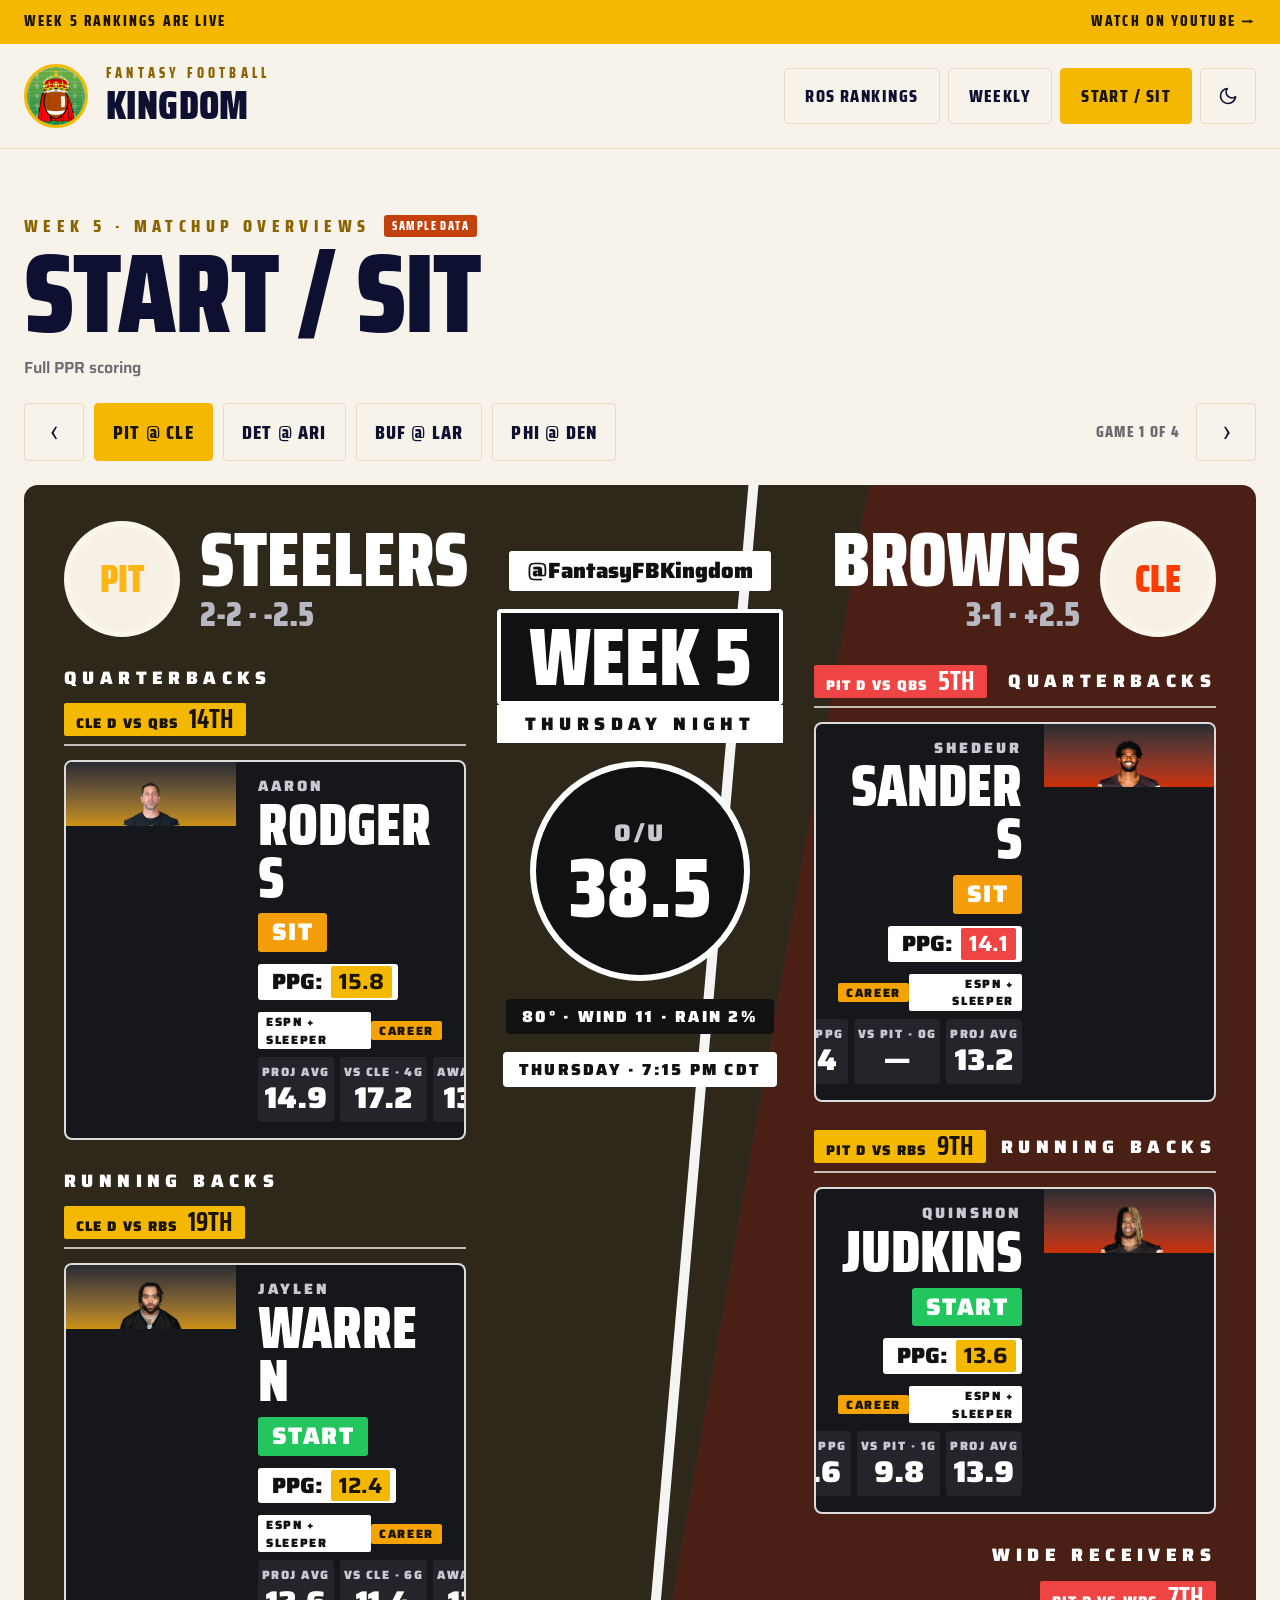
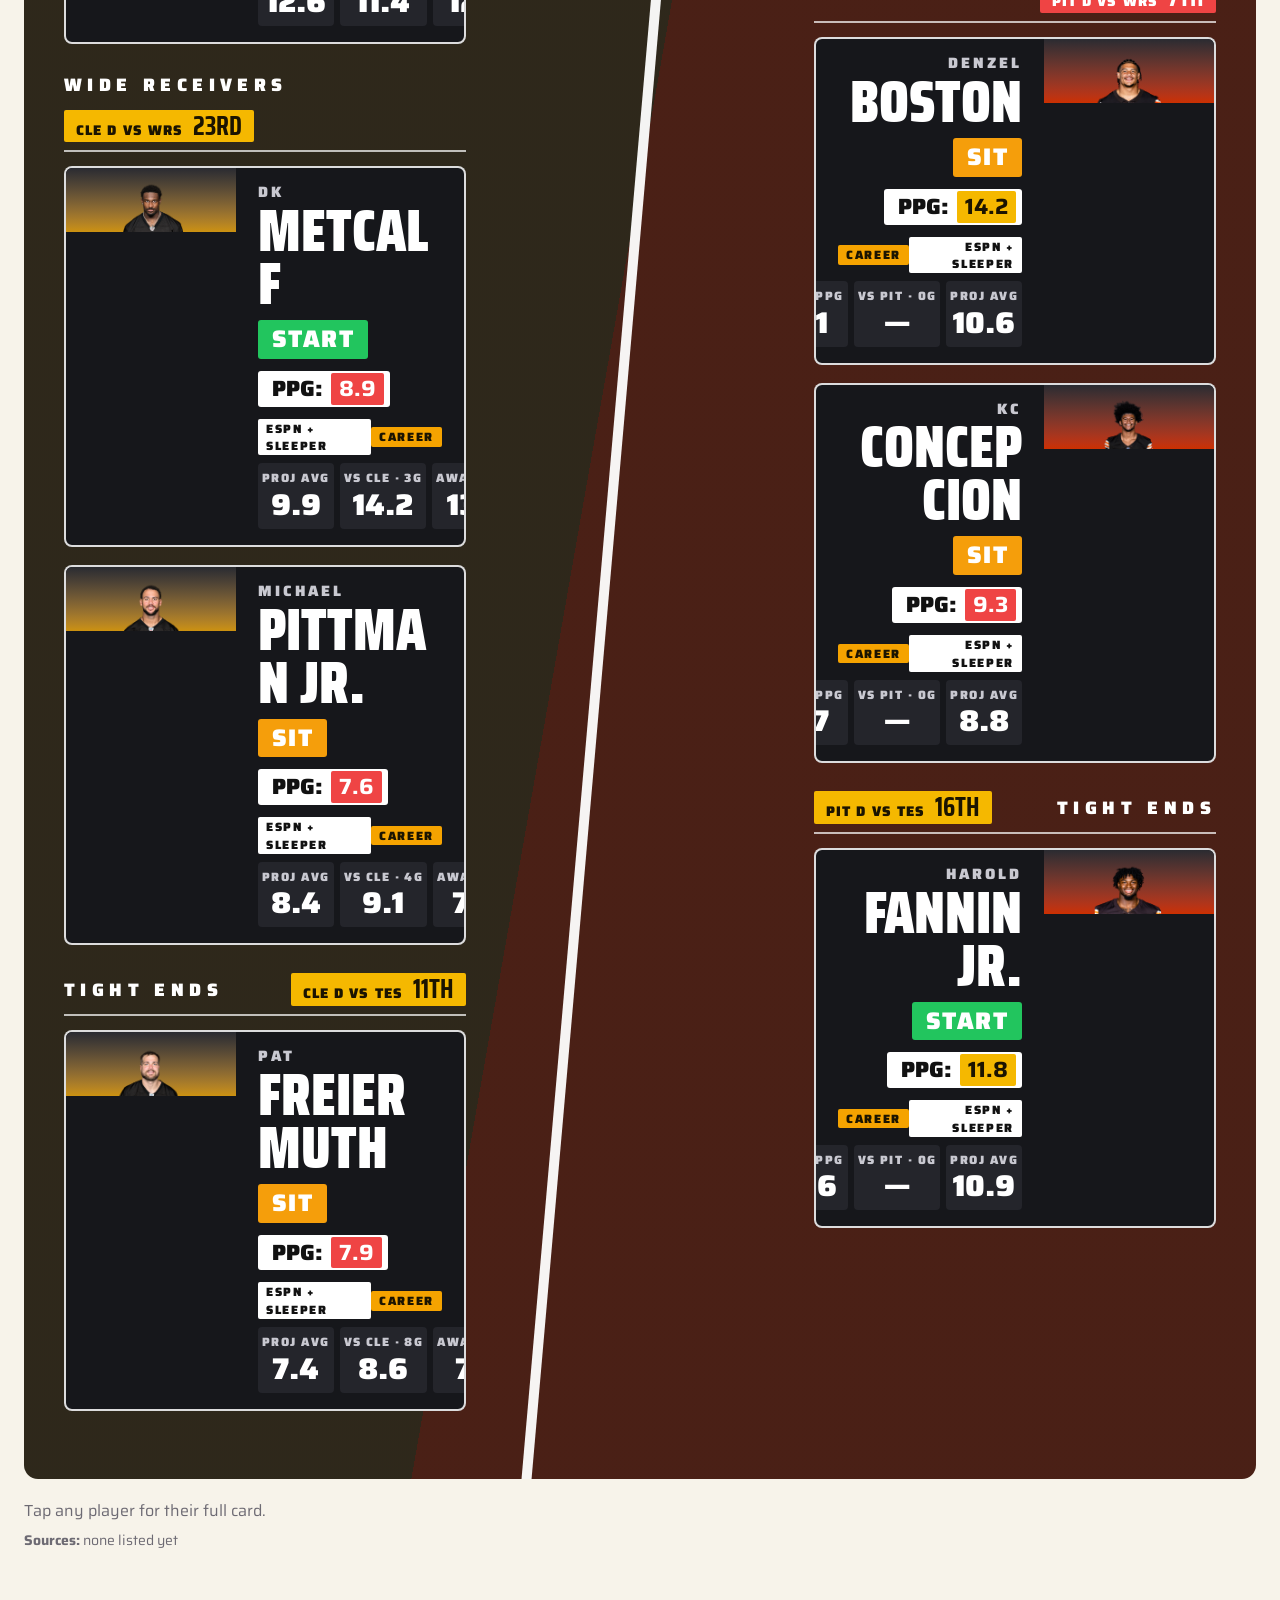
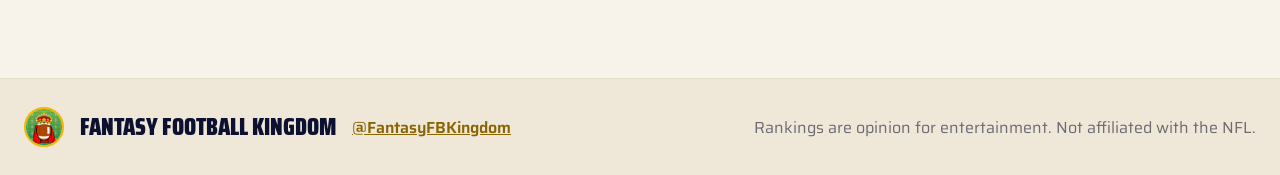
==== docs/start-sit.html @ 1cd12912 "intial commit" ====
<!doctype html>
<html lang="en">
<head>
  <meta charset="utf-8">
  <meta name="viewport" content="width=device-width, initial-scale=1">
  <title>Start / Sit · Fantasy Football Kingdom</title>
  <meta name="description" content="Weekly start/sit calls for every featured game, with matchup stats.">
  <link rel="icon" href="assets/youtube_pfp.png" type="image/png">
  <script>try { var t = localStorage.getItem('ffk-theme'); if (t) document.documentElement.setAttribute('data-theme', t); } catch (e) {}</script>
  <link rel="preconnect" href="https://fonts.googleapis.com">
  <link rel="preconnect" href="https://fonts.gstatic.com" crossorigin>
  <link href="https://fonts.googleapis.com/css2?family=Saira:wght@400;500;600;700;800;900&family=Saira+Condensed:wght@600;700;800;900&display=swap" rel="stylesheet">
  <link rel="stylesheet" href="css/styles.css">
</head>
<body data-page="startsit">
  <div id="site-header"></div>
  <main id="main" class="container"></main>
  <div id="site-footer"></div>
  <script src="js/common.js"></script>
  <script src="js/player-card.js"></script>
  <script src="js/start-sit.js"></script>
</body>
</html>
---- docs/css/styles.css ----
/* =========================================================
   Fantasy Football Kingdom — styles
   Colors are tokens on :root. Light theme overrides below.
   ========================================================= */

:root {
  --bg: #1f2024;
  --bg-soft: #26272c;
  --surface: #2b2c32;
  --surface-2: #33343b;
  --surface-3: #3b3c44;
  --border: #3c3d45;
  --text: #f6f1e4;
  --text-strong: #ffffff;
  --muted: #a0a1ad;
  --gold: #f5b800;
  --gold-ink: #1b1400;
  --gold-text: #f5b800;
  --good: #34d399;
  --mid: #f5b800;
  --bad: #f87171;
  --blue: #60a5fa;
  --start: #22c55e;
  --sit: #f59e0b;
  --tier-s: #f87171;
  --tier-a: #fb923c;
  --tier-b: #eab308;
  --tier-c: #4ade80;
  --tier-d: #16a34a;
  --shadow: 0 10px 30px rgba(0, 0, 0, .35);
  --board-bg: #18191d;
  --card-ink: #14161c;

  --font-display: "Saira Condensed", "Arial Narrow", sans-serif;
  --font-body: "Saira", system-ui, -apple-system, "Segoe UI", sans-serif;
  --radius: 10px;
  --gutter: 24px;
  color-scheme: dark;
}

/* Light theme: used when the visitor's system is light (and they haven't picked dark) or they chose light. */
@media (prefers-color-scheme: light) {
  :root:not([data-theme="dark"]) {
    --bg: #f7f3ea;
    --bg-soft: #efe8d9;
    --surface: #ffffff;
    --surface-2: #f1ebdf;
    --surface-3: #e7dfcf;
    --border: #e4dbc9;
    --text: #141833;
    --text-strong: #0d1030;
    --muted: #6d6a73;
    --good: #0f7a55;
    --mid: #a86b00;
    --bad: #c2410c;
    --blue: #2563eb;
    --gold-text: #8a6400;
    --shadow: 0 10px 30px rgba(60, 40, 0, .12);
    --board-bg: #ece5d6;
    color-scheme: light;
  }
}
:root[data-theme="light"] {
  --bg: #f7f3ea;
  --bg-soft: #efe8d9;
  --surface: #ffffff;
  --surface-2: #f1ebdf;
  --surface-3: #e7dfcf;
  --border: #e4dbc9;
  --text: #141833;
  --text-strong: #0d1030;
  --muted: #6d6a73;
  --good: #0f7a55;
  --mid: #a86b00;
  --bad: #c2410c;
  --blue: #2563eb;
  --gold-text: #8a6400;
  --shadow: 0 10px 30px rgba(60, 40, 0, .12);
  --board-bg: #ece5d6;
  color-scheme: light;
}
:root[data-theme="dark"] { color-scheme: dark; }

/* ---------- Base ---------- */
*, *::before, *::after { box-sizing: border-box; }
html { -webkit-text-size-adjust: 100%; }
body {
  margin: 0;
  background: var(--bg);
  color: var(--text);
  font-family: var(--font-body);
  font-size: 16px;
  line-height: 1.45;
  min-height: 100vh;
  display: flex;
  flex-direction: column;
}
main { flex: 1; width: 100%; }
a { color: inherit; }
button { font: inherit; color: inherit; cursor: pointer; }
img { max-width: 100%; }
.muted { color: var(--muted); }
.container { width: 100%; max-width: 1440px; margin: 0 auto; padding: 0 var(--gutter); }
/* Start / Sit gets extra room for the side-by-side matchup board. */
body[data-page="startsit"] .container { max-width: 1800px; }
:focus-visible { outline: 3px solid var(--gold); outline-offset: 2px; }

/* Value colors */
.c-good { color: var(--good); }
.c-mid { color: var(--mid); }
.c-bad { color: var(--bad); }
.c-blue { color: var(--blue); }

/* ---------- Banner + header ---------- */
.banner { background: var(--gold); color: var(--gold-ink); }
.banner-inner {
  display: flex; justify-content: space-between; align-items: center; gap: 16px;
  min-height: 44px; font-family: var(--font-display); font-weight: 800;
  text-transform: uppercase; letter-spacing: .14em; font-size: 15px;
}
.banner a { text-decoration: none; white-space: nowrap; }
.banner a:hover { text-decoration: underline; }

.site-header { border-bottom: 1px solid var(--border); background: var(--bg); }
.header-inner { display: flex; align-items: center; justify-content: space-between; gap: 16px; min-height: 104px; flex-wrap: wrap; padding-top: 12px; padding-bottom: 12px; }
.brand { display: flex; align-items: center; gap: 18px; text-decoration: none; }
.brand-logo { width: 64px; height: 64px; border-radius: 50%; flex: none; object-fit: cover; border: 3px solid var(--gold); }
.brand-text { display: flex; flex-direction: column; line-height: 1; }
.brand-kicker { font-family: var(--font-display); font-weight: 800; color: var(--gold-text); letter-spacing: .3em; text-transform: uppercase; font-size: 14px; }
.brand-name { font-family: var(--font-display); font-weight: 900; font-size: 40px; text-transform: uppercase; color: var(--text-strong); letter-spacing: .01em; margin-top: 6px; }

.main-nav { display: flex; gap: 8px; align-items: center; flex-wrap: wrap; }
.nav-btn {
  display: inline-flex; align-items: center; justify-content: center;
  min-height: 56px; padding: 0 20px; border: 1px solid var(--border); border-radius: 4px;
  background: var(--bg); text-decoration: none; font-family: var(--font-display); font-weight: 800;
  font-size: 18px; letter-spacing: .08em; text-transform: uppercase; color: var(--text-strong);
}
.nav-btn:hover { border-color: var(--gold); }
.nav-btn.is-active { background: var(--gold); border-color: var(--gold); color: var(--gold-ink); }
.icon-btn { padding: 0; width: 56px; }

/* ---------- Hero ---------- */
.hero {
  display: flex; align-items: flex-end; justify-content: space-between; gap: 24px 40px;
  flex-wrap: wrap; padding-top: 64px; padding-bottom: 24px;
}
.eyebrow {
  margin: 0 0 4px; color: var(--gold-text); font-family: var(--font-display); font-weight: 800;
  letter-spacing: .3em; text-transform: uppercase; font-size: 18px; display: flex; align-items: center; gap: 14px; flex-wrap: wrap;
}
.display {
  margin: 0; font-family: var(--font-display); font-weight: 900; text-transform: uppercase;
  font-size: clamp(56px, 9vw, 112px); line-height: .9; color: var(--text-strong); letter-spacing: -.005em;
}
.sample-badge {
  display: inline-block; background: var(--bad); color: #fff; border-radius: 3px; padding: 2px 8px;
  font-size: 12px; letter-spacing: .12em;
}
.hero-controls { display: flex; gap: 16px; flex-wrap: wrap; align-items: center; max-width: 100%; }

.pos-tabs { display: flex; gap: 8px; overflow-x: auto; max-width: 100%; scrollbar-width: none; }
.pos-tabs::-webkit-scrollbar { display: none; }
.pos-tab {
  min-width: 56px; min-height: 68px; padding: 0 18px; border: 2px solid var(--gold); border-radius: 4px;
  background: transparent; font-family: var(--font-display); font-weight: 900; font-size: 26px;
  color: var(--text-strong); flex: none;
}
.pos-tab:hover { background: color-mix(in srgb, var(--gold) 15%, transparent); }
.pos-tab.is-active { background: var(--gold); color: var(--gold-ink); }

.view-toggle { display: flex; border: 1px solid var(--border); border-radius: 4px; background: var(--surface); }
.view-toggle button {
  display: inline-flex; align-items: center; gap: 10px; min-height: 66px; padding: 0 22px;
  background: transparent; border: 2px solid transparent; font-family: var(--font-display); font-weight: 800;
  font-size: 20px; letter-spacing: .08em; text-transform: uppercase; color: var(--muted);
}
.view-toggle button.is-active { color: var(--text-strong); border-color: var(--gold); background: var(--surface-2); }

/* ---------- Legend ---------- */
.legend { display: flex; flex-wrap: wrap; gap: 8px 32px; padding: 8px 0 28px; font-weight: 600; font-size: 17px; }
.legend-group { display: inline-flex; flex-wrap: wrap; gap: 6px 16px; align-items: center; }
.legend b { color: var(--text-strong); }
.sw::before { content: ""; display: inline-block; width: 12px; height: 12px; background: currentColor; margin-right: 8px; vertical-align: -1px; }

/* ---------- Tier board ---------- */
.tier-board { background: var(--bg-soft); border-radius: var(--radius); padding: 12px; display: grid; gap: 12px; }
.tier-row { display: grid; grid-template-columns: 96px 1fr; gap: 12px; }
.tier-label {
  display: flex; align-items: center; justify-content: center; border-radius: 4px; min-height: 166px;
  font-family: "Arial Black", var(--font-body); font-weight: 900; font-size: 64px; color: #fff;
  text-shadow: 0 3px 0 rgba(0, 0, 0, .25); -webkit-text-stroke: 1px rgba(0,0,0,.08);
}
.tier-S { background: var(--tier-s); }
.tier-A { background: var(--tier-a); }
.tier-B { background: var(--tier-b); }
.tier-C { background: var(--tier-c); }
.tier-D { background: var(--tier-d); }
.tier-cards { display: flex; flex-wrap: wrap; gap: 12px; align-content: flex-start; }

.tcard {
  position: relative; width: 200px; height: 166px; border: 1px solid var(--border); border-radius: 4px;
  background: linear-gradient(180deg, var(--surface) 0%, var(--surface) 60%, var(--board-bg) 100%);
  padding: 10px; text-align: left; overflow: hidden; display: block;
  transition: transform .12s ease, border-color .12s ease;
}
.tcard:hover { transform: translateY(-2px); border-color: var(--gold); }
.tcard-left { position: absolute; top: 10px; left: 10px; display: flex; flex-direction: column; gap: 2px; z-index: 2; align-items: flex-start; }
.tcard-rank { font-family: "Arial Black", var(--font-body); font-weight: 900; font-size: 22px; line-height: 1; color: var(--text-strong); }
.tcard-sub { font-size: 13px; font-weight: 700; color: var(--muted); }
.tcard-stats {
  position: absolute; top: 8px; right: 10px; z-index: 2; display: flex; flex-direction: column; align-items: flex-end;
  font-family: "Arial Black", var(--font-body); font-weight: 900; font-size: 17px; line-height: 1.2;
}
.tcard-name {
  position: absolute; left: 0; right: 0; bottom: 8px; text-align: center; z-index: 3;
  font-family: "Arial Black", var(--font-body); font-weight: 900; font-size: 16px; letter-spacing: .04em;
  text-transform: uppercase; color: var(--text-strong);
  text-shadow: 0 1px 4px var(--surface);
  white-space: nowrap; overflow: hidden; text-overflow: ellipsis; padding: 0 8px;
}
.team-chip {
  display: inline-block; background: var(--team); color: var(--on-team); border-radius: 2px;
  font-size: 11px; font-weight: 900; letter-spacing: .06em; padding: 1px 5px; line-height: 1.3;
}

/* Silhouette (head + shoulders) */
.sil { position: absolute; left: 50%; bottom: 0; transform: translateX(-50%); width: 124px; height: 120px; z-index: 1; }
/* Defenses: team circle (same as list view), enlarged and centered. */
.tcard-badge { position: absolute; left: 50%; top: 58%; transform: translate(-50%, -50%); z-index: 1; }
.tcard-badge .avatar { width: 76px; height: 76px; font-size: 22px; }
.sil-body {
  position: absolute; left: 0; right: 0; bottom: 0; height: 58px; border-radius: 70px 70px 0 0;
  background: linear-gradient(180deg, var(--team) 0%, color-mix(in srgb, var(--team) 50%, var(--surface)) 55%, var(--surface) 100%);
}
.sil-head {
  position: absolute; left: 50%; top: 4px; transform: translateX(-50%); width: 60px; height: 70px;
  border-radius: 30px; background: var(--surface-3); display: flex; align-items: center; justify-content: center;
  font-weight: 900; font-size: 18px; color: var(--muted);
}
.sil-photo {
  position: absolute; inset: 0; width: 100%; height: 100%; object-fit: contain; object-position: bottom;
}
/* When a headshot exists: drop the placeholder head, enlarge the photo, fade the bottom so the name stays readable. */
.sil:has(.sil-photo) { width: 100%; height: 148px; }
.sil:has(.sil-photo) .sil-head,
.sil:has(.sil-photo) .sil-body { display: none; }
.tcard:has(.sil-photo)::after {
  content: ""; position: absolute; left: 0; right: 0; bottom: 0; height: 44px; z-index: 2;
  background: linear-gradient(180deg, transparent, rgba(10, 10, 14, .85));
}
.tcard:has(.sil-photo) .tcard-name { color: #fff; text-shadow: 0 1px 3px #000; }
/* Hide initials behind any loaded headshot (transparent photos would show them). */
.avatar:has(.avatar-photo) { background: transparent; }
.avatar:has(.avatar-photo) > span,
.ss-art:has(.ss-art-photo) > span,
.pc-photo:has(.pc-photo-img) > span { visibility: hidden; }

/* ---------- List view ---------- */
.list-wrap { border: 1px solid var(--border); border-radius: var(--radius); overflow: hidden; background: var(--surface); }
.rank-table { width: 100%; border-collapse: collapse; }
.rank-table th {
  text-align: left; font-family: var(--font-display); font-weight: 800; text-transform: uppercase; letter-spacing: .1em;
  font-size: 15px; color: var(--muted); padding: 18px 20px; background: var(--surface);
}
.rank-table td { padding: 12px 20px; border-top: 1px solid var(--border); }
.rank-table .num { text-align: right; font-family: var(--font-display); font-weight: 900; font-size: 24px; white-space: nowrap; text-transform: uppercase; }
.rank-table th.num { font-size: 15px; }
.rank-col { width: 64px; font-family: var(--font-display); font-weight: 900; font-size: 26px; color: var(--gold-text); }
.rank-table tbody tr[data-id] { cursor: pointer; background: var(--surface); }
.rank-table tbody tr[data-id]:hover { background: var(--surface-2); }
.tier-head td { background: var(--surface-2); padding: 14px 20px; }
.tier-pill {
  display: inline-flex; align-items: center; justify-content: center; width: 38px; height: 38px; border-radius: 3px;
  font-family: var(--font-display); font-weight: 900; font-size: 22px; color: #fff; vertical-align: middle;
}
.tier-name { font-family: var(--font-display); font-weight: 900; font-size: 24px; text-transform: uppercase; margin: 0 10px 0 12px; color: var(--text-strong); vertical-align: middle; }
.tier-count { color: var(--muted); font-weight: 600; vertical-align: middle; }
.player-cell { display: flex; align-items: center; gap: 18px; }
.player-name { display: block; font-weight: 800; font-size: 20px; color: var(--text-strong); line-height: 1.15; }
.player-sub { display: block; font-weight: 700; color: var(--muted); font-size: 16px; }

.avatar {
  position: relative; flex: none; width: 52px; height: 52px; border-radius: 50%; overflow: hidden;
  background: var(--team); color: var(--on-team); display: inline-flex; align-items: center; justify-content: center;
  font-weight: 900; font-size: 15px;
}
.avatar-photo {
  position: absolute; inset: 0; width: 100%; height: 100%; object-fit: cover; object-position: center bottom;
  transform: scale(1.12); transform-origin: 50% 100%;
}

.hint { color: var(--muted); padding: 20px 0 8px; margin: 0; }
.page-meta { margin: 12px 0 0; color: var(--muted); font-weight: 600; }
.sources { color: var(--muted); font-size: 14px; margin: 0; padding: 0 0 48px; }
.sources a { color: var(--gold-text); }
.empty-box, .error-box {
  border: 1px dashed var(--border); border-radius: var(--radius); padding: 48px 24px; text-align: center;
  color: var(--muted); background: var(--surface); font-weight: 600;
}
.error-box { margin: 48px 0; border-color: var(--bad); }
.error-box h2 { color: var(--text-strong); margin-top: 0; }

/* ---------- Footer ---------- */
.site-footer { border-top: 1px solid var(--border); background: var(--bg-soft); margin-top: 80px; }
.footer-inner { display: flex; align-items: center; justify-content: space-between; gap: 16px; flex-wrap: wrap; padding-top: 28px; padding-bottom: 28px; }
.footer-brand { display: flex; align-items: center; gap: 16px; flex-wrap: wrap; }
.footer-brand img { border-radius: 50%; object-fit: cover; border: 2px solid var(--gold); }
.footer-name { font-family: var(--font-display); font-weight: 900; font-size: 24px; text-transform: uppercase; color: var(--text-strong); }
.footer-brand a { color: var(--gold-text); font-weight: 600; }
.footer-note { margin: 0; color: var(--muted); }

/* ---------- Player card pop-up ---------- */
.pc-dialog {
  border: 0; padding: 0; background: transparent; color: var(--text);
  width: min(1460px, calc(100vw - 32px)); max-width: none; max-height: calc(100vh - 32px);
}
.pc-dialog::backdrop { background: rgba(8, 8, 12, .72); backdrop-filter: blur(2px); }
.pc { background: var(--bg); border-radius: 14px; overflow: hidden; box-shadow: var(--shadow); }
.pc-head {
  position: relative; display: flex; gap: 24px 36px; align-items: center; flex-wrap: wrap;
  padding: 28px 32px; color: #fff; border-bottom: 3px solid var(--gold);
  background: linear-gradient(120deg, color-mix(in srgb, var(--team) 85%, #000) 0%, color-mix(in srgb, var(--team) 45%, #12131a) 100%);
}
.pc-photo {
  position: relative; width: 140px; height: 140px; flex: none; border-radius: 4px; overflow: hidden;
  display: flex; align-items: center; justify-content: center; font-family: var(--font-display); font-weight: 900; font-size: 56px;
  color: rgba(255,255,255,.6);
  background: repeating-linear-gradient(135deg, rgba(255,255,255,.08) 0 10px, rgba(255,255,255,.02) 10px 20px), rgba(0,0,0,.25);
}
.pc-photo-img { position: absolute; inset: 0; width: 100%; height: 100%; object-fit: cover; }
.pc-id { flex: 1 1 280px; min-width: 0; }
.pc-first { font-family: var(--font-display); font-weight: 800; font-size: 28px; text-transform: uppercase; line-height: 1; }
.pc-last { margin: 0; font-family: var(--font-display); font-weight: 900; font-size: clamp(48px, 7vw, 84px); text-transform: uppercase; line-height: .95; }
.pc-bio { margin-top: 10px; color: var(--gold); font-family: var(--font-display); font-weight: 800; font-size: 19px; text-transform: uppercase; letter-spacing: .03em; }
.pc-bio .sep { opacity: .7; margin: 0 4px; }
.pc-head-right { display: flex; flex-direction: column; align-items: flex-end; gap: 16px; margin-left: auto; }
.pc-chips { display: flex; gap: 10px; align-items: center; flex-wrap: wrap; justify-content: flex-end; }
.chip {
  display: inline-flex; align-items: center; gap: 8px; min-height: 40px; padding: 0 14px; border-radius: 4px;
  font-family: var(--font-display); font-weight: 900; font-size: 18px; text-transform: uppercase; color: #fff;
}
.chip-outline { border: 2px solid var(--gold); color: #fff; background: rgba(0,0,0,.25); }
.chip-status { background: rgba(255,255,255,.14); }
.chip-status i { width: 8px; height: 8px; border-radius: 50%; background: #c9c9d1; }
.chip-status.ok i { background: #34d399; }
.chip-status.warn i { background: #f5b800; }
.chip-status.bad i { background: #f87171; }
.pc-close {
  width: 44px; height: 44px; border-radius: 50%; border: 0; background: rgba(0,0,0,.45); color: #fff; font-size: 18px;
}
.pc-close:hover { background: rgba(0,0,0,.7); }
.pc-head-boxes { display: flex; gap: 20px; align-items: stretch; flex-wrap: wrap; justify-content: flex-end; }
.pc-panic { background: rgba(0,0,0,.3); border: 1px solid rgba(255,255,255,.12); border-radius: 8px; padding: 14px 18px; min-width: 210px; }
.pc-panic-top { display: flex; justify-content: space-between; align-items: baseline; font-family: var(--font-display); font-weight: 800; text-transform: uppercase; letter-spacing: .04em; }
.pc-panic-top b { font-size: 28px; }
.pc-panic-top small { font-size: 14px; }
.pc-panic-bar { display: flex; gap: 4px; margin: 8px 0; }
.pc-panic-bar i { flex: 1; height: 10px; border-radius: 2px; background: rgba(255,255,255,.18); }
.pc-panic.lvl-good b, .pc-panic.lvl-good .pc-panic-label { color: #34d399; }
.pc-panic.lvl-mid b, .pc-panic.lvl-mid .pc-panic-label { color: #f5b800; }
.pc-panic.lvl-bad b, .pc-panic.lvl-bad .pc-panic-label { color: #f87171; }
.pc-panic.lvl-good .pc-panic-bar i.on { background: #34d399; }
.pc-panic.lvl-mid .pc-panic-bar i.on { background: #f5b800; }
.pc-panic.lvl-bad .pc-panic-bar i.on { background: #f87171; }
.pc-panic-label { font-family: var(--font-display); font-weight: 800; text-transform: uppercase; letter-spacing: .04em; }
.pc-ppg { display: flex; gap: 24px; align-items: center; background: #15161b; border-radius: 10px; padding: 16px 24px; }
.pc-ppg-num { font-family: var(--font-display); font-weight: 900; font-size: 64px; line-height: .9; }
.pc-ppg .c-good { color: #34d399; } .pc-ppg .c-mid { color: #f5b800; } .pc-ppg .c-bad { color: #f87171; }
.pc-ppg-label { font-family: var(--font-display); font-weight: 800; text-transform: uppercase; color: #c9c9d1; letter-spacing: .04em; }
.pc-ppg-cmp { border-left: 1px solid rgba(255,255,255,.2); padding-left: 24px; display: flex; flex-direction: column; }
.pc-ppg-cmp-label { font-family: var(--font-display); font-weight: 800; text-transform: uppercase; color: #c9c9d1; }
.pc-ppg-diff { font-family: var(--font-display); font-weight: 900; font-size: 36px; line-height: 1.05; }
.pc-ppg-last { font-weight: 600; color: #fff; }

.pc-body {
  display: grid; grid-template-columns: minmax(0, 1.65fr) minmax(0, 1fr); gap: 28px; padding: 32px;
  background: var(--bg);
}
.pc-empty { grid-column: 1 / -1; color: var(--muted); text-align: center; padding: 32px; margin: 0; font-weight: 600; }
.pc-main, .pc-side { display: flex; flex-direction: column; gap: 28px; min-width: 0; }
.pc-tiles { display: grid; grid-template-columns: repeat(auto-fill, minmax(150px, 1fr)); gap: 16px; }
.pc-tile, .pc-panel, .pc-log-wrap { background: var(--surface); border: 1px solid var(--border); border-radius: 10px; }
.pc-tile { padding: 18px; }
.pc-tile-label { font-family: var(--font-display); font-weight: 800; text-transform: uppercase; color: var(--muted); letter-spacing: .04em; }
.pc-tile-value { font-family: var(--font-display); font-weight: 900; font-size: 40px; color: var(--text-strong); line-height: 1.15; }
.pc-tile-note { color: var(--muted); margin-top: 6px; font-size: 15px; }
.meter { height: 6px; border-radius: 3px; background: var(--surface-3); overflow: hidden; margin-top: 6px; }
.meter i { display: block; height: 100%; background: var(--gold); border-radius: 3px; }
.meter-green i { background: var(--good); }

.pc-section-head { display: flex; justify-content: space-between; align-items: baseline; gap: 12px; margin-bottom: 14px; flex-wrap: wrap; }
.pc-section-head h3 { margin: 0; font-family: var(--font-display); font-weight: 900; font-size: 32px; text-transform: uppercase; color: var(--text-strong); line-height: 1; }
.pc-section-head span { font-family: var(--font-display); font-weight: 800; text-transform: uppercase; color: var(--muted); letter-spacing: .06em; }
.pc-log-wrap { overflow-x: auto; }
.pc-log { width: 100%; border-collapse: collapse; font-size: 18px; }
.pc-log th { font-family: var(--font-display); font-weight: 800; text-transform: uppercase; color: var(--muted); text-align: left; padding: 16px 12px; letter-spacing: .04em; white-space: nowrap; }
.pc-log td { padding: 16px 12px; border-top: 1px solid var(--border); white-space: nowrap; }
.pc-log .num { text-align: right; }
.pc-log .bar-col { width: 22%; min-width: 100px; }
.pc-log .meter { margin: 0; height: 8px; }
.pc-log tfoot td { border-top: 2px solid var(--gold); font-family: var(--font-display); font-weight: 900; text-transform: uppercase; font-size: 18px; }

.pc-panel { padding: 22px 24px; }
.pc-bars { display: flex; gap: 12px; align-items: flex-end; height: 200px; }
.pc-bar { flex: 1; height: 100%; display: flex; flex-direction: column; justify-content: flex-end; align-items: stretch; text-align: center; }
.pc-bar-track { flex: 1; min-height: 0; display: flex; flex-direction: column; justify-content: flex-end; }
.pc-bar-num { font-family: var(--font-display); font-weight: 900; font-size: 22px; color: var(--text-strong); }
.pc-bar-fill { display: block; flex: none; min-height: 4px; background: #0e7a55; }
.pc-bar-fill.lo { background: #a8650a; }
.pc-bar-wk { font-family: var(--font-display); font-weight: 800; color: var(--muted); margin-top: 8px; text-transform: uppercase; }
.pc-rz { display: grid; grid-template-columns: repeat(3, 1fr); gap: 12px; }
.pc-rz-num { font-family: var(--font-display); font-weight: 900; font-size: 44px; color: var(--text-strong); line-height: 1.1; }
.pc-rz-label { font-family: var(--font-display); font-weight: 800; text-transform: uppercase; color: var(--muted); }
.pc-rz-pct { display: flex; justify-content: space-between; margin-top: 16px; font-weight: 700; }
.pc-upcoming { display: grid; grid-template-columns: repeat(5, 1fr); gap: 8px; }
.pc-up {
  display: flex; flex-direction: column; align-items: center; padding: 10px 4px; border-radius: 6px;
  background: #5b4a12; border: 1px solid var(--gold); color: #fff; font-family: var(--font-display); font-weight: 900; text-transform: uppercase; text-align: center;
}
.pc-up-wk { color: var(--gold); font-size: 14px; }
.pc-up-opp { font-size: 20px; line-height: 1.1; white-space: nowrap; }
.pc-up-rank { font-size: 17px; }
.pc-up .c-good { color: #4ade80; } .pc-up .c-mid { color: #fcd34d; } .pc-up .c-bad { color: #fca5a5; }
.pc-up-foot { display: flex; justify-content: space-between; align-items: center; gap: 10px; margin-top: 16px; flex-wrap: wrap; font-family: var(--font-display); font-weight: 800; text-transform: uppercase; color: var(--muted); letter-spacing: .04em; }
.outlook { padding: 6px 16px; border-radius: 4px; font-size: 20px; font-weight: 900; color: var(--gold-ink); background: var(--gold); }
.outlook-good { background: #34d399; }
.outlook-bad { background: #f87171; }

/* ---------- Start / Sit ---------- */
.game-nav { display: flex; align-items: center; gap: 10px; padding-bottom: 24px; }
.arrow-btn {
  flex: none; width: 60px; height: 58px; border: 1px solid var(--border); border-radius: 4px; background: var(--bg);
  font-size: 30px; line-height: 1; color: var(--text-strong);
}
.arrow-btn:hover { border-color: var(--gold); }
.game-tabs { display: flex; gap: 10px; overflow-x: auto; flex: 1; scrollbar-width: none; }
.game-tabs::-webkit-scrollbar { display: none; }
.game-tab {
  flex: none; min-height: 58px; padding: 0 18px; border: 1px solid var(--border); border-radius: 4px; background: var(--bg);
  font-family: var(--font-display); font-weight: 800; font-size: 20px; letter-spacing: .06em; color: var(--text-strong); white-space: nowrap;
}
.game-tab:hover { border-color: var(--gold); }
.game-tab.is-active { background: var(--gold); border-color: var(--gold); color: var(--gold-ink); }
.game-count { font-family: var(--font-display); font-weight: 800; letter-spacing: .08em; text-transform: uppercase; color: var(--muted); white-space: nowrap; padding: 0 6px; }

.ss-board {
  position: relative; display: grid; grid-template-columns: minmax(0, 1fr) 300px minmax(0, 1fr); gap: 24px;
  padding: 36px 40px 40px; border-radius: 14px; overflow: hidden; color: #fff;
  background: linear-gradient(100deg,
    color-mix(in srgb, var(--away) 10%, #17181c) 0%, color-mix(in srgb, var(--away) 10%, #17181c) 50%,
    color-mix(in srgb, var(--home) 22%, #17181c) 50%, color-mix(in srgb, var(--home) 22%, #17181c) 100%);
}
.ss-board::before {
  content: ""; position: absolute; top: -10%; bottom: -10%; left: 50%; width: 10px; background: #fff;
  transform: translateX(-50%) rotate(5deg); opacity: .95; pointer-events: none;
}
.ss-side, .ss-center { position: relative; z-index: 1; min-width: 0; }
.ss-team { display: flex; align-items: center; gap: 20px; margin-bottom: 28px; }
.ss-home .ss-team { flex-direction: row-reverse; text-align: right; }
.ss-logo {
  flex: none; width: 116px; height: 116px; border-radius: 50%; background: #f6f1e4; border: 6px solid rgba(255,255,255,.3);
  display: flex; align-items: center; justify-content: center; font-family: var(--font-display); font-weight: 900; font-size: 38px;
  color: var(--team);
}
.ss-team-name { font-family: var(--font-display); font-weight: 900; font-size: clamp(48px, 6vw, 96px); line-height: .85; text-transform: uppercase; }
.ss-team-meta { font-family: var(--font-display); font-weight: 900; font-size: 34px; color: #b8b8c2; line-height: 1; margin-top: 4px; }

.ss-group { margin-bottom: 28px; }
.ss-group-head { display: flex; align-items: center; justify-content: space-between; gap: 12px; padding-bottom: 8px; border-bottom: 2px solid rgba(255,255,255,.7); margin-bottom: 14px; flex-wrap: wrap; }
.ss-home .ss-group-head { flex-direction: row-reverse; }
.ss-group-head h3 { margin: 0; font-family: var(--font-body); font-weight: 900; letter-spacing: .3em; text-transform: uppercase; font-size: 18px; }
.ss-def {
  display: inline-flex; align-items: baseline; gap: 10px; padding: 2px 12px; border-radius: 2px; color: #1b1400;
  font-weight: 900; text-transform: uppercase; letter-spacing: .08em; font-size: 14px;
}
.ss-def b { font-family: var(--font-display); font-size: 26px; letter-spacing: 0; line-height: 1.1; }
.bg-good { background: #22c55e; color: #fff; }
.bg-mid { background: #f5b800; color: #1b1400; }
.bg-bad { background: #ef4444; color: #fff; }

.ss-card {
  display: flex; width: 100%; padding: 0; margin-bottom: 18px; text-align: left; overflow: hidden;
  background: #16171b; border: 2px solid rgba(255,255,255,.85); border-radius: 8px; color: #fff;
  transition: transform .12s ease;
}
.ss-card:hover { transform: translateY(-2px); }
.ss-home .ss-card { flex-direction: row-reverse; text-align: right; }
.ss-art {
  position: relative; flex: none; width: 170px; overflow: hidden; display: flex; align-items: center; justify-content: center;
  font-family: var(--font-display); font-weight: 900; font-size: 44px; color: rgba(255,255,255,.35);
  background: linear-gradient(180deg, #2a2b31 0%, color-mix(in srgb, var(--team) 80%, #000) 100%);
}
.ss-art-photo {
  position: absolute; bottom: 0; left: 50%; transform: translateX(-50%);
  height: 78%; width: auto; max-width: none;
}
.ss-info { flex: 1; min-width: 0; padding: 14px 22px 16px; display: flex; flex-direction: column; }
.ss-home .ss-info { align-items: flex-end; }
.ss-first { font-weight: 900; letter-spacing: .2em; text-transform: uppercase; color: #c9c9d1; font-size: 15px; }
.ss-last { font-family: var(--font-display); font-weight: 900; font-size: clamp(40px, 4.6vw, 66px); line-height: .9; text-transform: uppercase; overflow-wrap: anywhere; }
.ss-badges { display: flex; gap: 12px; margin: 10px 0 12px; flex-wrap: wrap; }
.ss-home .ss-badges { flex-direction: row-reverse; }
.call { padding: 2px 14px; border-radius: 3px; font-weight: 900; font-size: 24px; letter-spacing: .06em; color: #fff; }
.call-start { background: var(--start); }
.call-sit { background: var(--sit); }
.ppg-box { display: inline-flex; align-items: center; gap: 8px; background: #fff; color: #111; border-radius: 3px; padding: 2px 6px 2px 14px; font-weight: 900; font-size: 22px; }
.ppg-box b { padding: 0 8px; border-radius: 2px; }
.ss-src { display: flex; align-items: center; gap: 0; width: 100%; font-size: 12px; font-weight: 900; letter-spacing: .14em; text-transform: uppercase; }
.ss-home .ss-src { flex-direction: row-reverse; }
.ss-src span { padding: 1px 8px; border-radius: 2px; }
.ss-src span:first-child { background: #fff; color: #111; }
.ss-src span:last-child { background: #f5a300; color: #1b1400; }
.ss-src i { flex: 1; height: 2px; background: #f5a300; }
.ss-stats { display: grid; grid-template-columns: repeat(3, 1fr); gap: 6px; width: 100%; margin-top: 8px; }
.ss-home .ss-stats { direction: rtl; }
.ss-home .ss-stats > * { direction: ltr; }
.ss-stat { display: flex; flex-direction: column; align-items: center; background: #24252b; border-radius: 4px; padding: 6px 4px; text-align: center; }
.ss-stat small { font-weight: 900; letter-spacing: .12em; text-transform: uppercase; color: #b8b8c2; font-size: 12px; white-space: nowrap; }
.ss-stat small:first-child { color: #c9c9d1; }
.ss-stat b { font-family: "Arial Black", var(--font-body); font-weight: 900; font-size: 30px; line-height: 1.2; }

.ss-center { display: flex; flex-direction: column; align-items: center; gap: 18px; padding-top: 30px; }
.ss-handle { background: #fff; color: #111; font-weight: 900; font-size: 22px; padding: 4px 18px; border-radius: 3px; }
.ss-week { text-align: center; }
.ss-week-num {
  background: #111; color: #fff; border: 4px solid #fff; border-radius: 4px; padding: 4px 28px;
  font-family: var(--font-display); font-weight: 900; font-size: 80px; line-height: 1; text-transform: uppercase;
}
.ss-week-slot { background: #fff; color: #111; font-weight: 900; letter-spacing: .3em; text-transform: uppercase; padding: 6px 12px; font-size: 18px; }
.ss-ou {
  width: 220px; height: 220px; border-radius: 50%; background: #111; border: 6px solid #fff;
  display: flex; flex-direction: column; align-items: center; justify-content: center;
}
.ss-ou span { font-weight: 900; font-size: 24px; color: #c9c9d1; letter-spacing: .1em; }
.ss-ou b { font-family: var(--font-display); font-weight: 900; font-size: 84px; line-height: .9; }
.ss-pill { background: #fff; color: #111; font-weight: 900; letter-spacing: .14em; text-transform: uppercase; padding: 6px 16px; border-radius: 4px; font-size: 16px; text-align: center; }
.ss-pill-dark { background: #111; color: #fff; }

/* ---------- Responsive ---------- */
@media (max-width: 1200px) {
  .ss-board { grid-template-columns: 1fr 1fr; }
  .ss-center { grid-column: 1 / -1; grid-row: 1; flex-direction: row; flex-wrap: wrap; justify-content: center; padding-top: 0; }
  .ss-ou { width: 150px; height: 150px; }
  .ss-ou b { font-size: 56px; }
  .ss-week-num { font-size: 52px; }
  .ss-board::before { display: none; }
  .ss-board { background: linear-gradient(180deg, #17181c 0 170px, transparent 170px),
    linear-gradient(90deg, color-mix(in srgb, var(--away) 10%, #17181c) 50%, color-mix(in srgb, var(--home) 22%, #17181c) 50%); }
}
@media (max-width: 900px) {
  :root { --gutter: 16px; }
  .header-inner { min-height: 0; }
  .brand-logo { width: 48px; height: 48px; }
  .brand-name { font-size: 30px; }
  .brand-kicker { font-size: 11px; }
  .main-nav { width: 100%; }
  .nav-btn { min-height: 44px; padding: 0 8px; font-size: 14px; letter-spacing: .04em; flex: 1; white-space: nowrap; }
  .banner-inner { font-size: 12px; letter-spacing: .08em; min-height: 36px; }
  .icon-btn { flex: 0 0 44px; width: 44px; }
  .hero { padding-top: 32px; }
  .eyebrow { font-size: 14px; }
  .pos-tab { min-height: 48px; min-width: 48px; padding: 0 12px; font-size: 20px; }
  .view-toggle button { min-height: 48px; padding: 0 14px; font-size: 16px; }
  .legend { font-size: 14px; gap: 8px 20px; }
  .tier-row { grid-template-columns: 52px 1fr; gap: 8px; }
  .tier-label { font-size: 36px; min-height: 140px; }
  .tier-board { padding: 8px; }
  .tier-cards { gap: 8px; }
  .tcard { width: calc(50% - 4px); height: 150px; }
  .tcard-stats { font-size: 14px; }
  .tcard-rank { font-size: 18px; }
  .tcard-name { font-size: 13px; }
  .sil { width: 100px; height: 100px; }
  .tcard-badge .avatar { width: 60px; height: 60px; font-size: 18px; }
  .tcard:has(.tcard-badge) .tcard-name { font-size: 11.5px; letter-spacing: 0; padding: 0 4px; }
  .sil-head { width: 48px; height: 58px; font-size: 15px; }
  .sil-body { height: 46px; }
  .sil:has(.sil-photo) { height: 120px; }
  .rank-table th, .rank-table td { padding-left: 10px; padding-right: 10px; }
  .rank-table .num { font-size: 19px; }
  .rank-col { width: 40px; font-size: 20px; }
  .player-cell { gap: 10px; }
  .avatar { width: 40px; height: 40px; font-size: 12px; }
  .player-name { font-size: 16px; }
  .player-sub { font-size: 13px; }
  .footer-name { font-size: 20px; }

  .pc-dialog { width: calc(100vw - 16px); max-height: calc(100vh - 16px); }
  .pc-head { padding: 20px; gap: 16px; }
  .pc-photo { width: 84px; height: 84px; font-size: 34px; }
  .pc-head-right { margin-left: 0; align-items: stretch; width: 100%; }
  .pc-chips { justify-content: flex-start; }
  .pc-close { position: absolute; top: 14px; right: 14px; }
  .pc-head-boxes { justify-content: flex-start; }
  .pc-ppg { flex-wrap: wrap; }
  .pc-ppg-num { font-size: 48px; }
  .pc-body { grid-template-columns: 1fr; padding: 16px; gap: 16px; }
  .pc-tiles { grid-template-columns: repeat(2, 1fr); gap: 10px; }
  .pc-tile-value { font-size: 30px; }
  .pc-upcoming { grid-template-columns: repeat(3, 1fr); }
  .pc-section-head h3 { font-size: 26px; }

  .game-count { display: none; }
  .arrow-btn { width: 44px; height: 48px; }
  .game-tab { min-height: 48px; font-size: 16px; }
  .ss-board { grid-template-columns: 1fr; padding: 20px 14px; gap: 16px;
    background: linear-gradient(180deg, color-mix(in srgb, var(--away) 10%, #17181c), color-mix(in srgb, var(--home) 22%, #17181c)); }
  .ss-center { grid-row: auto; order: -1; }
  .ss-home .ss-team, .ss-home .ss-group-head, .ss-home .ss-card, .ss-home .ss-badges, .ss-home .ss-src { flex-direction: row; text-align: left; }
  .ss-home .ss-info { align-items: flex-start; }
  .ss-home .ss-stats { direction: ltr; }
  .ss-logo { width: 72px; height: 72px; font-size: 24px; border-width: 4px; }
  .ss-team-meta { font-size: 24px; }
  .ss-art { width: 84px; font-size: 26px; }
  .ss-art-photo { height: 62%; }
  .ss-info { padding: 12px 12px 14px; }
  .ss-stat b { font-size: 22px; }
  .ss-stat small { font-size: 10px; letter-spacing: .06em; }
  .call { font-size: 18px; }
  .ppg-box { font-size: 18px; }
  .ss-src { font-size: 10px; }
}
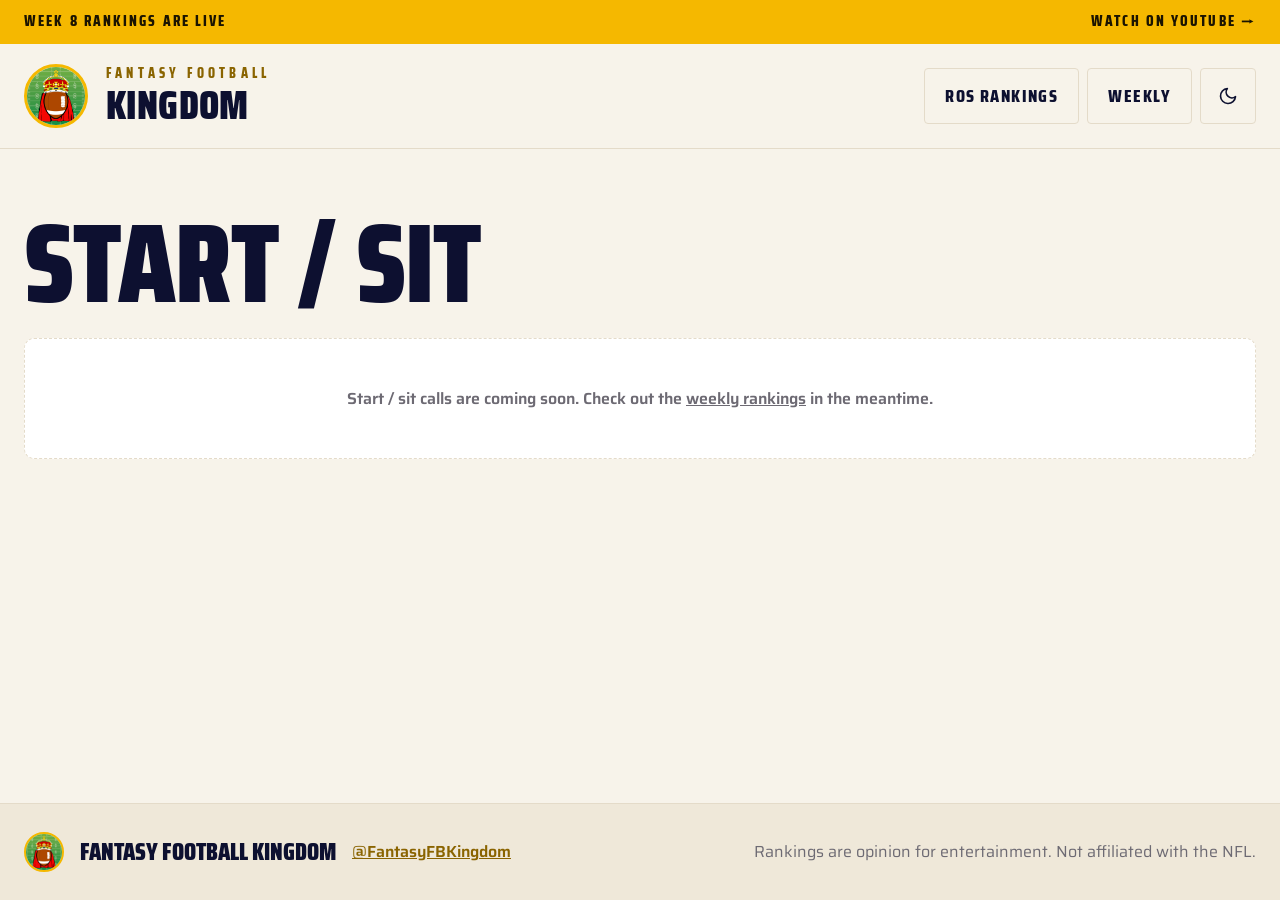
==== commit 1b5f3cae: "Add link previews, show player notes in list view, show data pull date on sources Co-Authored-By: Cl" ====
--- a/docs/start-sit.html
+++ b/docs/start-sit.html
@@ -5,6 +5,13 @@
   <meta name="viewport" content="width=device-width, initial-scale=1">
   <title>Start / Sit · Fantasy Football Kingdom</title>
   <meta name="description" content="Weekly start/sit calls for every featured game, with matchup stats.">
+  <meta property="og:type" content="website">
+  <meta property="og:site_name" content="Fantasy Football Kingdom">
+  <meta property="og:title" content="Start / Sit · Fantasy Football Kingdom">
+  <meta property="og:description" content="Weekly start/sit calls for every featured game, with matchup stats.">
+  <meta property="og:url" content="https://fantasyfbkingdom.github.io/fantasy-fb-kingdom-website/start-sit.html">
+  <meta property="og:image" content="https://fantasyfbkingdom.github.io/fantasy-fb-kingdom-website/assets/youtube_pfp.png">
+  <meta name="twitter:card" content="summary">
   <link rel="icon" href="assets/youtube_pfp.png" type="image/png">
   <script>try { var t = localStorage.getItem('ffk-theme'); if (t) document.documentElement.setAttribute('data-theme', t); } catch (e) {}</script>
   <link rel="preconnect" href="https://fonts.googleapis.com">
--- a/docs/css/styles.css
+++ b/docs/css/styles.css
@@ -279,6 +279,11 @@
 .player-cell { display: flex; align-items: center; gap: 18px; }
 .player-name { display: block; font-weight: 800; font-size: 20px; color: var(--text-strong); line-height: 1.15; }
 .player-sub { display: block; font-weight: 700; color: var(--muted); font-size: 16px; }
+.player-cell > span:last-child { min-width: 0; }
+.player-note {
+  display: block; max-width: 520px; margin-top: 2px; font-size: 14px; font-weight: 600; color: var(--gold-text);
+  white-space: nowrap; overflow: hidden; text-overflow: ellipsis;
+}
 
 .avatar {
   position: relative; flex: none; width: 52px; height: 52px; border-radius: 50%; overflow: hidden;
@@ -377,7 +382,27 @@
   display: grid; grid-template-columns: minmax(0, 1.65fr) minmax(0, 1fr); gap: 28px; padding: 32px;
   background: var(--bg);
 }
-.pc-empty { grid-column: 1 / -1; color: var(--muted); text-align: center; padding: 32px; margin: 0; font-weight: 600; }
+.pc-full { grid-column: 1 / -1; }
+.pc-empty { color: var(--muted); text-align: center; padding: 32px; margin: 0; font-weight: 600; }
+.pc-notes {
+  grid-column: 1 / -1; border: 1px solid color-mix(in srgb, var(--mid) 55%, transparent); border-left: 4px solid var(--mid);
+  background: color-mix(in srgb, var(--mid) 10%, var(--surface)); border-radius: 8px; padding: 12px 16px;
+}
+.pc-notes b { font-family: var(--font-display); font-weight: 900; text-transform: uppercase; letter-spacing: .06em; color: var(--text-strong); }
+.pc-notes ul, .pc-list { margin: 6px 0 0; padding-left: 20px; }
+.pc-notes li, .pc-list li { margin: 2px 0; }
+.pc-small { margin: 12px 0 0; color: var(--muted); font-size: 14px; }
+.pc-jersey {
+  position: absolute; right: 34%; top: 50%; transform: translateY(-50%); pointer-events: none;
+  font-family: var(--font-display); font-weight: 900; font-size: 220px; line-height: 1; color: rgba(255, 255, 255, .07);
+}
+.pc-head { isolation: isolate; }
+.pc-jersey { z-index: -1; }
+/* "!" marker for players with injury or data notes */
+.flag-mark {
+  display: inline-flex; align-items: center; justify-content: center; width: 18px; height: 18px; margin-left: 6px;
+  border-radius: 50%; background: var(--mid); color: #1b1400; font: 900 12px/1 var(--font-body); vertical-align: 2px;
+}
 .pc-main, .pc-side { display: flex; flex-direction: column; gap: 28px; min-width: 0; }
 .pc-tiles { display: grid; grid-template-columns: repeat(auto-fill, minmax(150px, 1fr)); gap: 16px; }
 .pc-tile, .pc-panel, .pc-log-wrap { background: var(--surface); border: 1px solid var(--border); border-radius: 10px; }
@@ -584,6 +609,7 @@
   .avatar { width: 40px; height: 40px; font-size: 12px; }
   .player-name { font-size: 16px; }
   .player-sub { font-size: 13px; }
+  .player-note { font-size: 12px; max-width: calc(100vw - 230px); }
   .footer-name { font-size: 20px; }
 
   .pc-dialog { width: calc(100vw - 16px); max-height: calc(100vh - 16px); }
